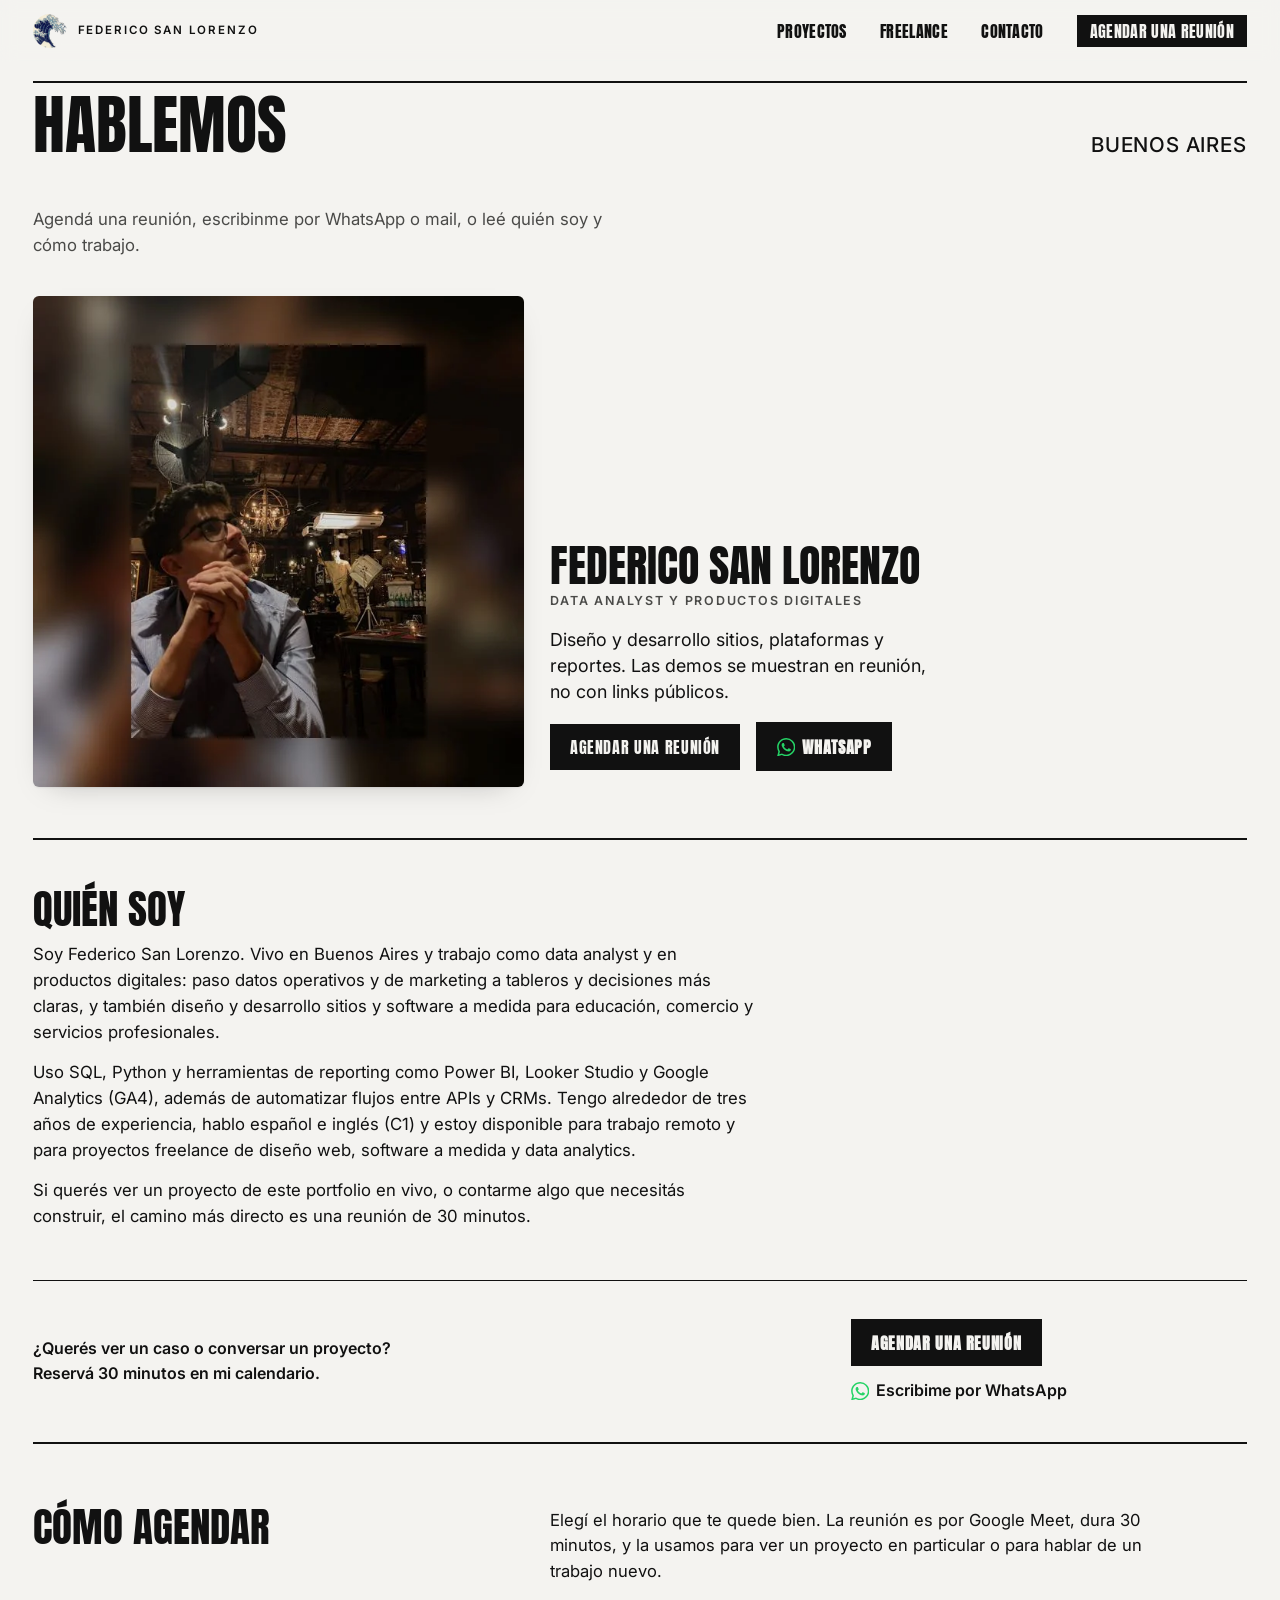
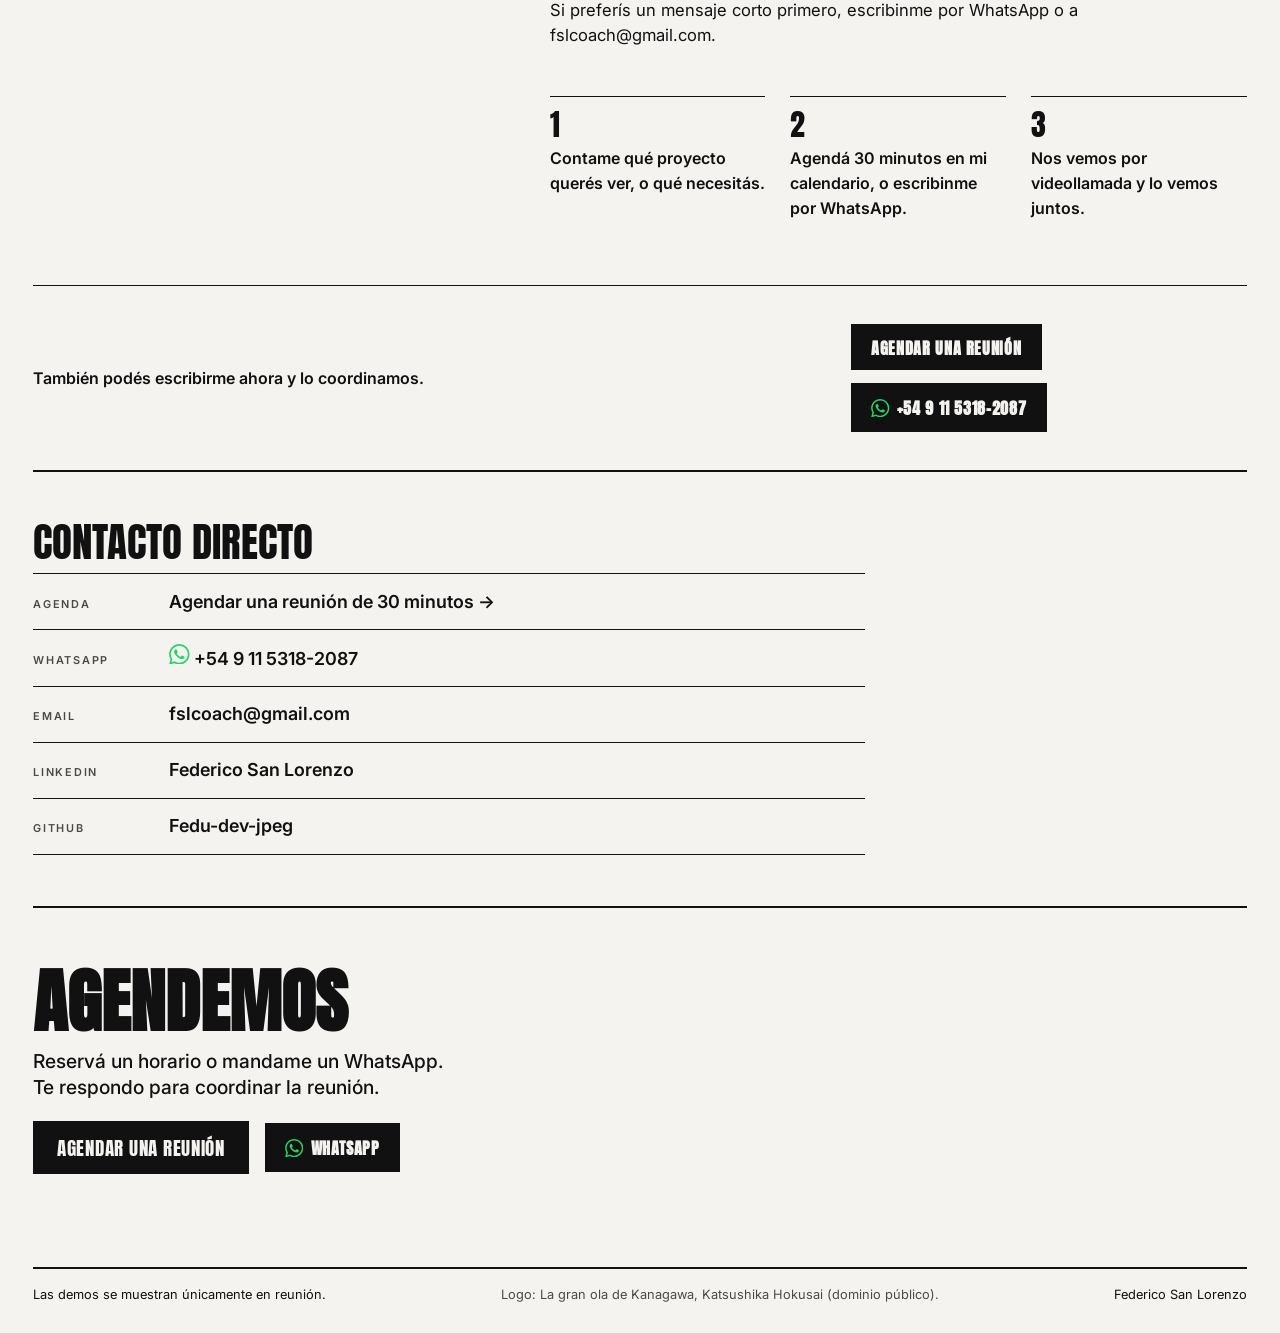
==== contacto.html @ e49c5170 "Add dedicated contact page, portrait photo, WhatsApp, and faster carousel New features: - contacto.h" ====
<!doctype html>
<html lang="es-AR">
<head>
  <meta charset="utf-8">
  <meta name="viewport" content="width=device-width, initial-scale=1">
  <title>Contacto — Federico San Lorenzo</title>
  <meta name="description" content="Agendá una reunión con Federico San Lorenzo, o escribinle por WhatsApp o mail. Data analyst y productos digitales en Buenos Aires.">
  <meta name="author" content="Federico San Lorenzo">
  <meta name="theme-color" content="#F4F3F0">
  <meta property="og:type" content="website">
  <meta property="og:locale" content="es_AR">
  <meta property="og:title" content="Contacto — Federico San Lorenzo">
  <meta property="og:description" content="Agendá una reunión con Federico San Lorenzo, o escribinle por WhatsApp o mail. Data analyst y productos digitales en Buenos Aires.">
  <meta property="og:image" content="assets/brand/og-card.jpg">
  <meta property="og:image:width" content="1200">
  <meta property="og:image:height" content="630">
  <meta property="og:image:alt" content="Federico San Lorenzo con la ola de Hokusai como logo">
  <meta name="twitter:card" content="summary_large_image">
  <meta name="twitter:title" content="Contacto — Federico San Lorenzo">
  <meta name="twitter:description" content="Agendá una reunión con Federico San Lorenzo, o escribinle por WhatsApp o mail. Data analyst y productos digitales en Buenos Aires.">
  <meta name="twitter:image" content="assets/brand/og-card.jpg">
  <link rel="icon" href="favicon.ico" sizes="any">
  <link rel="icon" type="image/png" sizes="32x32" href="assets/brand/favicon-32.png">
  <link rel="apple-touch-icon" href="assets/brand/favicon-180.png">
  <link rel="manifest" href="site.webmanifest">
  <link rel="preload" href="assets/fonts/anton-latin.woff2" as="font" type="font/woff2" crossorigin>
  <link rel="stylesheet" href="css/styles.css">
  <script type="application/ld+json">{"@context": "https://schema.org", "@type": "Person", "name": "Federico San Lorenzo", "jobTitle": "Data Analyst y productos digitales", "address": {"@type": "PostalAddress", "addressLocality": "Buenos Aires", "addressCountry": "AR"}, "email": "mailto:fslcoach@gmail.com", "sameAs": ["https://www.linkedin.com/in/federico-san-lorenzo-62186638a/", "https://github.com/Fedu-dev-jpeg"]}</script>
</head>
<body>
  <a class="skip" href="#hablemos">Saltar al contacto</a>
  <header class="topbar">
    <a class="brand" href="index.html#top" aria-label="Federico San Lorenzo, inicio">
      <img src="assets/brand/favicon-192.png" width="40" height="40" alt="">
      <span>Federico San Lorenzo</span>
    </a>
    <button class="menu-toggle" type="button" aria-expanded="false" aria-controls="nav">Menú</button>
    <nav id="nav" class="nav" aria-label="Principal">
      <a href="proyectos.html">Proyectos</a>
      <a href="index.html#freelance">Freelance</a>
      <a href="contacto.html" aria-current="page">Contacto</a>
      <a class="nav-cta" href="https://calendly.com/fslcoach/30min" target="_blank" rel="noopener">Agendar una reunión</a>
    </nav>
  </header>

  <main id="top">
    <header class="page-hero page-contact" id="hablemos">
      <div class="section-head">
        <h1 id="contacto-title" class="section-title">Hablemos</h1>
        <p class="section-count">Buenos Aires</p>
      </div>
      <p class="page-intro">Agendá una reunión, escribinme por WhatsApp o mail, o leé quién soy y cómo trabajo.</p>
    </header>

    <section class="contact-intro" aria-label="Presentación">
        <figure class="contact-photo">
          <img class="portrait" src="assets/brand/federico-portrait.webp" width="640" height="640" alt="Federico San Lorenzo" decoding="async">
        </figure>
      <div class="intro-text">
        <p class="intro-name">Federico San Lorenzo</p>
        <p class="intro-role">Data Analyst y productos digitales</p>
        <p class="intro-lead">Diseño y desarrollo sitios, plataformas y reportes. Las demos se muestran en reunión, no con links públicos.</p>
        <p class="contact-actions">
          <a class="btn" href="https://calendly.com/fslcoach/30min" target="_blank" rel="noopener">Agendar una reunión</a>
          <a class="btn-wa" href="https://wa.me/5491153182087" target="_blank" rel="noopener"><svg class="wa-icon" viewBox="0 0 24 24" aria-hidden="true" focusable="false"><path fill="currentColor" d="M17.472 14.382c-.297-.149-1.758-.867-2.03-.967-.273-.099-.471-.148-.67.15-.197.297-.767.966-.94 1.164-.173.199-.347.223-.644.075-.297-.15-1.255-.463-2.39-1.475-.883-.788-1.48-1.761-1.653-2.059-.173-.297-.018-.458.13-.606.134-.133.298-.347.446-.52.149-.174.198-.298.298-.497.099-.198.05-.371-.025-.52-.075-.149-.669-1.612-.916-2.207-.242-.579-.487-.5-.669-.51-.173-.008-.371-.01-.57-.01-.198 0-.52.074-.792.372-.272.297-1.04 1.016-1.04 2.479 0 1.462 1.065 2.875 1.213 3.074.149.198 2.096 3.2 5.077 4.487.709.306 1.262.489 1.694.625.712.227 1.36.195 1.871.118.571-.085 1.758-.719 2.006-1.413.248-.694.248-1.289.173-1.413-.074-.124-.272-.198-.57-.347m-5.421 7.403h-.004a9.87 9.87 0 01-5.031-1.378l-.361-.214-3.741.982.998-3.648-.235-.374a9.86 9.86 0 01-1.51-5.26c.001-5.45 4.436-9.884 9.888-9.884 2.64 0 5.122 1.03 6.988 2.898a9.825 9.825 0 012.893 6.994c-.003 5.45-4.435 9.884-9.885 9.884m8.413-18.297A11.815 11.815 0 0012.05 0C5.495 0 .16 5.335.157 11.892c0 2.096.547 4.142 1.588 5.945L.057 24l6.305-1.654a11.882 11.882 0 005.683 1.448h.005c6.554 0 11.89-5.335 11.893-11.893a11.821 11.821 0 00-3.48-8.413z"/></svg> WhatsApp</a>
        </p>
      </div>
    </section>

    <section class="about" aria-labelledby="about-title">
      <h2 id="about-title" class="about-title">Quién soy</h2>
      <div class="about-copy">
        <p>Soy Federico San Lorenzo. Vivo en Buenos Aires y trabajo como data analyst y en productos digitales: paso datos operativos y de marketing a tableros y decisiones más claras, y también diseño y desarrollo sitios y software a medida para educación, comercio y servicios profesionales.</p>
        <p>Uso SQL, Python y herramientas de reporting como Power BI, Looker Studio y Google Analytics (GA4), además de automatizar flujos entre APIs y CRMs. Tengo alrededor de tres años de experiencia, hablo español e inglés (C1) y estoy disponible para trabajo remoto y para proyectos freelance de diseño web, software a medida y data analytics.</p>
        <p>Si querés ver un proyecto de este portfolio en vivo, o contarme algo que necesitás construir, el camino más directo es una reunión de 30 minutos.</p>
      </div>
    </section>

    <div class="cta-band">
      <p>¿Querés ver un caso o conversar un proyecto? Reservá 30 minutos en mi calendario.</p>
      <p class="contact-actions">
        <a class="btn" href="https://calendly.com/fslcoach/30min" target="_blank" rel="noopener">Agendar una reunión</a>
        <a class="wa-link" href="https://wa.me/5491153182087" target="_blank" rel="noopener"><svg class="wa-icon" viewBox="0 0 24 24" aria-hidden="true" focusable="false"><path fill="currentColor" d="M17.472 14.382c-.297-.149-1.758-.867-2.03-.967-.273-.099-.471-.148-.67.15-.197.297-.767.966-.94 1.164-.173.199-.347.223-.644.075-.297-.15-1.255-.463-2.39-1.475-.883-.788-1.48-1.761-1.653-2.059-.173-.297-.018-.458.13-.606.134-.133.298-.347.446-.52.149-.174.198-.298.298-.497.099-.198.05-.371-.025-.52-.075-.149-.669-1.612-.916-2.207-.242-.579-.487-.5-.669-.51-.173-.008-.371-.01-.57-.01-.198 0-.52.074-.792.372-.272.297-1.04 1.016-1.04 2.479 0 1.462 1.065 2.875 1.213 3.074.149.198 2.096 3.2 5.077 4.487.709.306 1.262.489 1.694.625.712.227 1.36.195 1.871.118.571-.085 1.758-.719 2.006-1.413.248-.694.248-1.289.173-1.413-.074-.124-.272-.198-.57-.347m-5.421 7.403h-.004a9.87 9.87 0 01-5.031-1.378l-.361-.214-3.741.982.998-3.648-.235-.374a9.86 9.86 0 01-1.51-5.26c.001-5.45 4.436-9.884 9.888-9.884 2.64 0 5.122 1.03 6.988 2.898a9.825 9.825 0 012.893 6.994c-.003 5.45-4.435 9.884-9.885 9.884m8.413-18.297A11.815 11.815 0 0012.05 0C5.495 0 .16 5.335.157 11.892c0 2.096.547 4.142 1.588 5.945L.057 24l6.305-1.654a11.882 11.882 0 005.683 1.448h.005c6.554 0 11.89-5.335 11.893-11.893a11.821 11.821 0 00-3.48-8.413z"/></svg><span class="wa-text">Escribime por WhatsApp</span></a>
      </p>
    </div>

    <section class="demos" aria-labelledby="como-title">
      <h2 id="como-title" class="demos-title">Cómo agendar</h2>
      <div class="demos-text">
        <p>Elegí el horario que te quede bien. La reunión es por Google Meet, dura 30 minutos, y la usamos para ver un proyecto en particular o para hablar de un trabajo nuevo.</p>
        <p>Si preferís un mensaje corto primero, escribinme por WhatsApp o a fslcoach@gmail.com.</p>
      </div>
      <ol class="steps">
        <li><span class="step-n">1</span><span>Contame qué proyecto querés ver, o qué necesitás.</span></li>
        <li><span class="step-n">2</span><span>Agendá 30 minutos en mi calendario, o escribinme por WhatsApp.</span></li>
        <li><span class="step-n">3</span><span>Nos vemos por videollamada y lo vemos juntos.</span></li>
      </ol>
    </section>

    <div class="cta-band">
      <p>También podés escribirme ahora y lo coordinamos.</p>
      <p class="contact-actions">
        <a class="btn" href="https://calendly.com/fslcoach/30min" target="_blank" rel="noopener">Agendar una reunión</a>
        <a class="btn-wa" href="https://wa.me/5491153182087" target="_blank" rel="noopener"><svg class="wa-icon" viewBox="0 0 24 24" aria-hidden="true" focusable="false"><path fill="currentColor" d="M17.472 14.382c-.297-.149-1.758-.867-2.03-.967-.273-.099-.471-.148-.67.15-.197.297-.767.966-.94 1.164-.173.199-.347.223-.644.075-.297-.15-1.255-.463-2.39-1.475-.883-.788-1.48-1.761-1.653-2.059-.173-.297-.018-.458.13-.606.134-.133.298-.347.446-.52.149-.174.198-.298.298-.497.099-.198.05-.371-.025-.52-.075-.149-.669-1.612-.916-2.207-.242-.579-.487-.5-.669-.51-.173-.008-.371-.01-.57-.01-.198 0-.52.074-.792.372-.272.297-1.04 1.016-1.04 2.479 0 1.462 1.065 2.875 1.213 3.074.149.198 2.096 3.2 5.077 4.487.709.306 1.262.489 1.694.625.712.227 1.36.195 1.871.118.571-.085 1.758-.719 2.006-1.413.248-.694.248-1.289.173-1.413-.074-.124-.272-.198-.57-.347m-5.421 7.403h-.004a9.87 9.87 0 01-5.031-1.378l-.361-.214-3.741.982.998-3.648-.235-.374a9.86 9.86 0 01-1.51-5.26c.001-5.45 4.436-9.884 9.888-9.884 2.64 0 5.122 1.03 6.988 2.898a9.825 9.825 0 012.893 6.994c-.003 5.45-4.435 9.884-9.885 9.884m8.413-18.297A11.815 11.815 0 0012.05 0C5.495 0 .16 5.335.157 11.892c0 2.096.547 4.142 1.588 5.945L.057 24l6.305-1.654a11.882 11.882 0 005.683 1.448h.005c6.554 0 11.89-5.335 11.893-11.893a11.821 11.821 0 00-3.48-8.413z"/></svg> +54 9 11 5318-2087</a>
      </p>
    </div>

    <section class="contact-methods" aria-labelledby="methods-title">
      <h2 id="methods-title" class="methods-title">Contacto directo</h2>
      <ul class="contact-links">
        <li><span>Agenda</span><a href="https://calendly.com/fslcoach/30min" target="_blank" rel="noopener">Agendar una reunión de 30 minutos →</a></li>
        <li><span>WhatsApp</span><a href="https://wa.me/5491153182087" target="_blank" rel="noopener"><svg class="wa-icon" viewBox="0 0 24 24" aria-hidden="true" focusable="false"><path fill="currentColor" d="M17.472 14.382c-.297-.149-1.758-.867-2.03-.967-.273-.099-.471-.148-.67.15-.197.297-.767.966-.94 1.164-.173.199-.347.223-.644.075-.297-.15-1.255-.463-2.39-1.475-.883-.788-1.48-1.761-1.653-2.059-.173-.297-.018-.458.13-.606.134-.133.298-.347.446-.52.149-.174.198-.298.298-.497.099-.198.05-.371-.025-.52-.075-.149-.669-1.612-.916-2.207-.242-.579-.487-.5-.669-.51-.173-.008-.371-.01-.57-.01-.198 0-.52.074-.792.372-.272.297-1.04 1.016-1.04 2.479 0 1.462 1.065 2.875 1.213 3.074.149.198 2.096 3.2 5.077 4.487.709.306 1.262.489 1.694.625.712.227 1.36.195 1.871.118.571-.085 1.758-.719 2.006-1.413.248-.694.248-1.289.173-1.413-.074-.124-.272-.198-.57-.347m-5.421 7.403h-.004a9.87 9.87 0 01-5.031-1.378l-.361-.214-3.741.982.998-3.648-.235-.374a9.86 9.86 0 01-1.51-5.26c.001-5.45 4.436-9.884 9.888-9.884 2.64 0 5.122 1.03 6.988 2.898a9.825 9.825 0 012.893 6.994c-.003 5.45-4.435 9.884-9.885 9.884m8.413-18.297A11.815 11.815 0 0012.05 0C5.495 0 .16 5.335.157 11.892c0 2.096.547 4.142 1.588 5.945L.057 24l6.305-1.654a11.882 11.882 0 005.683 1.448h.005c6.554 0 11.89-5.335 11.893-11.893a11.821 11.821 0 00-3.48-8.413z"/></svg> +54 9 11 5318-2087</a></li>
        <li><span>Email</span><a href="mailto:fslcoach@gmail.com?subject=Quiero%20agendar%20una%20reunion">fslcoach@gmail.com</a></li>
        <li><span>LinkedIn</span><a href="https://www.linkedin.com/in/federico-san-lorenzo-62186638a/" target="_blank" rel="noopener">Federico San Lorenzo</a></li>
        <li><span>GitHub</span><a href="https://github.com/Fedu-dev-jpeg" target="_blank" rel="noopener">Fedu-dev-jpeg</a></li>
      </ul>
    </section>

    <section class="page-bottom-cta" aria-labelledby="bottom-cta-title">
      <h2 id="bottom-cta-title">Agendemos</h2>
      <p class="contact-lead" style="margin-bottom:1.2rem;max-width:36ch;">Reservá un horario o mandame un WhatsApp. Te respondo para coordinar la reunión.</p>
      <p class="contact-actions">
        <a class="btn btn-xl" href="https://calendly.com/fslcoach/30min" target="_blank" rel="noopener">Agendar una reunión</a>
        <a class="btn-wa" href="https://wa.me/5491153182087" target="_blank" rel="noopener"><svg class="wa-icon" viewBox="0 0 24 24" aria-hidden="true" focusable="false"><path fill="currentColor" d="M17.472 14.382c-.297-.149-1.758-.867-2.03-.967-.273-.099-.471-.148-.67.15-.197.297-.767.966-.94 1.164-.173.199-.347.223-.644.075-.297-.15-1.255-.463-2.39-1.475-.883-.788-1.48-1.761-1.653-2.059-.173-.297-.018-.458.13-.606.134-.133.298-.347.446-.52.149-.174.198-.298.298-.497.099-.198.05-.371-.025-.52-.075-.149-.669-1.612-.916-2.207-.242-.579-.487-.5-.669-.51-.173-.008-.371-.01-.57-.01-.198 0-.52.074-.792.372-.272.297-1.04 1.016-1.04 2.479 0 1.462 1.065 2.875 1.213 3.074.149.198 2.096 3.2 5.077 4.487.709.306 1.262.489 1.694.625.712.227 1.36.195 1.871.118.571-.085 1.758-.719 2.006-1.413.248-.694.248-1.289.173-1.413-.074-.124-.272-.198-.57-.347m-5.421 7.403h-.004a9.87 9.87 0 01-5.031-1.378l-.361-.214-3.741.982.998-3.648-.235-.374a9.86 9.86 0 01-1.51-5.26c.001-5.45 4.436-9.884 9.888-9.884 2.64 0 5.122 1.03 6.988 2.898a9.825 9.825 0 012.893 6.994c-.003 5.45-4.435 9.884-9.885 9.884m8.413-18.297A11.815 11.815 0 0012.05 0C5.495 0 .16 5.335.157 11.892c0 2.096.547 4.142 1.588 5.945L.057 24l6.305-1.654a11.882 11.882 0 005.683 1.448h.005c6.554 0 11.89-5.335 11.893-11.893a11.821 11.821 0 00-3.48-8.413z"/></svg> WhatsApp</a>
      </p>
    </section>
  </main>

  <footer class="footer">
    <p>Las demos se muestran únicamente en reunión.</p>
    <p class="footer-credit">Logo: La gran ola de Kanagawa, Katsushika Hokusai (dominio público).</p>
    <p>Federico San Lorenzo</p>
  </footer>

  <script src="js/main.js" defer></script>
</body>
</html>
---- css/styles.css ----
/* Federico San Lorenzo — portfolio
   Estudio tipográfico: papel, negro y la ola de Hokusai. */

@font-face {
  font-family: "Anton";
  src: url("../assets/fonts/anton-latin.woff2") format("woff2");
  font-weight: 400;
  font-style: normal;
  font-display: swap;
}
@font-face {
  font-family: "Inter";
  src: url("../assets/fonts/inter-latin-var.woff2") format("woff2");
  font-weight: 100 900;
  font-style: normal;
  font-display: swap;
}

:root {
  --paper: #F4F3F0;
  --ink: #111111;
  --ink-2: #4a4a48;
  --rule: #111111;
  --line-soft: #d9d7d1;
  --wave: #1d3d6b;
  --m: clamp(16px, 2.6vw, 40px);
  --gap: clamp(16px, 2vw, 32px);
  --display: "Anton", "Bebas Neue", "Oswald", Impact, "Arial Narrow", sans-serif;
  --sans: "Inter", ui-sans-serif, system-ui, -apple-system, "Segoe UI", Roboto, Arial, sans-serif;
  --radius: 6px;
}

*, *::before, *::after { box-sizing: border-box; }
html { scroll-behavior: smooth; -webkit-text-size-adjust: 100%; }
@media (prefers-reduced-motion: reduce) { html { scroll-behavior: auto; } }
body {
  margin: 0;
  background: var(--paper);
  color: var(--ink);
  font-family: var(--sans);
  font-size: 16px;
  line-height: 1.55;
  font-feature-settings: "kern", "calt";
  -webkit-font-smoothing: antialiased;
  text-rendering: optimizeLegibility;
}
img { display: block; max-width: 100%; height: auto; }
a { color: inherit; }
button { font: inherit; color: inherit; }
::selection { background: var(--ink); color: var(--paper); }
:focus-visible { outline: 2px solid var(--wave); outline-offset: 3px; }

.visually-hidden {
  position: absolute !important; width: 1px; height: 1px; overflow: hidden;
  clip: rect(0 0 0 0); clip-path: inset(50%); white-space: nowrap;
}
.skip {
  position: absolute; left: var(--m); top: -60px; z-index: 50;
  background: var(--ink); color: var(--paper); padding: .6rem 1rem; text-decoration: none;
}
.skip:focus { top: 10px; }

/* ---------- Top bar ---------- */
.topbar {
  position: sticky; top: 0; z-index: 20;
  display: flex; align-items: center; justify-content: space-between; gap: 1rem;
  padding: 14px var(--m);
  background: rgba(244, 243, 240, .92);
  backdrop-filter: saturate(1.2) blur(8px);
  -webkit-backdrop-filter: saturate(1.2) blur(8px);
}
.brand {
  display: inline-flex; align-items: center; gap: .65rem; text-decoration: none;
  font-size: .72rem; font-weight: 600; letter-spacing: .16em; text-transform: uppercase;
}
.brand img { width: 34px; height: 34px; border-radius: 50%; object-fit: cover; }
.nav { display: flex; align-items: center; gap: clamp(1rem, 2.6vw, 2.6rem); }
.nav a {
  font-family: var(--display); font-size: 1rem; letter-spacing: .02em;
  text-transform: uppercase; text-decoration: none; line-height: 1;
}
.nav a:hover { text-decoration: underline; text-underline-offset: 4px; text-decoration-thickness: 2px; }
.nav .nav-cta { background: var(--ink); color: var(--paper); padding: .55rem .8rem .5rem; }
.nav .nav-cta:hover { text-decoration: none; background: #000; }
.menu-toggle {
  display: none; background: none; border: 2px solid var(--ink); padding: .35rem .7rem;
  font-family: var(--display); text-transform: uppercase; letter-spacing: .04em; cursor: pointer;
}

/* ---------- Hero ---------- */
.hero { padding: clamp(8px, 1.5vw, 24px) var(--m) clamp(48px, 7vw, 110px); }
.hero-title {
  margin: 0;
  display: flex; align-items: flex-end; justify-content: space-between; gap: 1.2vw;
  font-family: var(--display); font-weight: 400; text-transform: uppercase;
  line-height: .8; letter-spacing: -.005em;
}
.hero-name {
  font-size: calc((100vw - 2 * var(--m)) * .135);
  display: block; flex: 0 0 auto;
  padding-top: .04em; /* espacio para tildes/cap height */
}
.hero-mark { flex: 1 1 auto; display: block; align-self: center; min-width: 0; }
.hero-mark img { width: 100%; max-width: 640px; margin-left: auto; }
.hero-sub {
  margin: clamp(14px, 2vw, 28px) 0 0;
  font-size: clamp(.64rem, 1.05vw, 1rem); font-weight: 500;
  letter-spacing: clamp(.18em, 1vw, .62em); text-transform: uppercase;
  padding-bottom: clamp(14px, 2vw, 26px); border-bottom: 2px solid var(--rule);
}
.hero-row {
  display: grid; grid-template-columns: repeat(12, 1fr); gap: var(--gap);
  align-items: end; padding-top: clamp(20px, 3vw, 40px);
}
.hero-surname {
  grid-column: 1 / 6; margin: 0;
  font-family: var(--display); text-transform: uppercase; line-height: .85;
  font-size: clamp(1.9rem, 4vw, 3.8rem);
}
.hero-intro { grid-column: 6 / 10; margin: 0; font-size: clamp(.95rem, 1.15vw, 1.1rem); line-height: 1.45; max-width: 34ch; }
.hero-actions { grid-column: 10 / 13; margin: 0; display: flex; flex-direction: column; align-items: flex-end; gap: .8rem; }

.btn {
  display: inline-flex; align-items: center; justify-content: center;
  background: var(--ink); color: var(--paper); text-decoration: none;
  font-family: var(--display); text-transform: uppercase; letter-spacing: .04em;
  font-size: 1rem; line-height: 1; padding: .85rem 1.15rem .8rem;
  border: 2px solid var(--ink); transition: background .15s ease, color .15s ease; white-space: nowrap;
}
.btn:hover { background: var(--paper); color: var(--ink); }
.btn-xl { font-size: clamp(1.1rem, 1.45vw, 1.4rem); padding: 1rem 1.35rem .95rem; }
.text-link {
  font-size: .78rem; font-weight: 600; letter-spacing: .14em; text-transform: uppercase;
  text-decoration: none; border-bottom: 1px solid currentColor; padding-bottom: 2px;
}

/* ---------- Projects ---------- */
.projects { padding: 0 var(--m) clamp(60px, 8vw, 140px); }
.section-head {
  display: flex; align-items: baseline; justify-content: space-between;
  border-top: 2px solid var(--rule); padding-top: 14px; margin-bottom: clamp(28px, 4vw, 60px);
}
.section-title, .section-count {
  margin: 0; font-family: var(--display); font-weight: 400; text-transform: uppercase; line-height: .9;
}
.section-title { font-size: clamp(2rem, 5vw, 4rem); }
.section-count { font-size: clamp(1rem, 1.6vw, 1.5rem); font-family: var(--sans); font-weight: 500; letter-spacing: .04em; }

.project-grid {
  display: grid; grid-template-columns: repeat(12, 1fr);
  column-gap: var(--gap); row-gap: clamp(56px, 7vw, 120px);
  align-items: start;
}
.project { min-width: 0; }
.project-media { margin: 0; }
.shot {
  display: block; width: 100%; padding: 0; border: 0; background: none; cursor: zoom-in;
  border-radius: var(--radius); overflow: hidden;
  box-shadow: 0 1px 2px rgba(17,17,17,.06), 0 10px 30px -18px rgba(17,17,17,.35);
  transition: transform .12s ease, box-shadow .12s ease;
}
.shot img { width: 100%; }
.shot:hover { transform: translateY(-2px); box-shadow: 0 1px 2px rgba(17,17,17,.08), 0 18px 36px -20px rgba(17,17,17,.45); }
.thumbs { list-style: none; margin: 10px 0 0; padding: 0; display: flex; flex-wrap: wrap; gap: 8px; }
.thumb {
  display: block; padding: 0; border: 1px solid var(--line-soft); background: #fff; cursor: zoom-in;
  border-radius: 4px; overflow: hidden; width: 64px; height: 42px;
  transition: border-color .1s ease, transform .1s ease;
}
.thumb img { width: 100%; height: 100%; object-fit: cover; object-position: top center; }
.thumb:hover { border-color: var(--ink); transform: translateY(-1px); }

.project-text { padding-top: 18px; }
.project-meta {
  display: flex; flex-wrap: wrap; gap: .3rem 1rem; align-items: baseline; margin: 0 0 .5rem;
  font-size: .68rem; font-weight: 600; letter-spacing: .16em; text-transform: uppercase;
}
.project-meta .num { font-variant-numeric: tabular-nums; }
.project-meta .label { color: var(--ink-2); }
.project-name {
  margin: 0; font-family: var(--display); font-weight: 400; text-transform: uppercase;
  font-size: clamp(1.45rem, 2.2vw, 2.05rem); line-height: .95; letter-spacing: .005em;
}
.project-head { margin: .55rem 0 0; font-weight: 600; font-size: 1.06rem; line-height: 1.35; max-width: 42ch; }
.project-body { color: var(--ink-2); font-size: .95rem; max-width: 56ch; }
.project-body p { margin: .6rem 0 0; }
.project-cta { margin: 1rem 0 0; display: flex; flex-wrap: wrap; align-items: baseline; gap: .4rem 1rem; }
.cta-link {
  font-weight: 700; font-size: .95rem; text-decoration: underline;
  text-decoration-thickness: 2px; text-underline-offset: 5px;
}
.cta-link span { display: inline-block; transition: transform .15s ease; }
.cta-link:hover span { transform: translateX(4px); }
.mail-link { font-size: .85rem; color: var(--ink-2); text-underline-offset: 3px; }

/* Featured: EAD Ingreso */
.project.is-featured {
  grid-column: 1 / -1;
  display: grid; grid-template-columns: repeat(12, 1fr); column-gap: var(--gap); align-items: end;
}
.is-featured .project-media { grid-column: 1 / 9; }
.is-featured .project-text { grid-column: 9 / 13; padding-top: 0; }
.is-featured .project-name { font-size: clamp(1.9rem, 3.4vw, 3.2rem); }
.is-featured .project-head { font-size: 1.2rem; }
.is-featured .thumb { width: 84px; height: 54px; }

/* Ritmo irregular pero controlado */
@media (min-width: 1001px) {
  .p02 { grid-column: 1 / 7; }
  .p03 { grid-column: 8 / 13; margin-top: 9rem; }
  .p04 { grid-column: 2 / 8; }
  .p05 { grid-column: 9 / 13; margin-top: 5rem; }
  .p06 { grid-column: 1 / 6; margin-top: 2rem; }
  .p07 { grid-column: 7 / 13; margin-top: 7rem; }
  .p08 { grid-column: 1 / 8; }
  .p09 { grid-column: 9 / 13; margin-top: 10rem; }
  .p10 { grid-column: 2 / 6; }
  .p11 { grid-column: 7 / 13; margin-top: 4rem; }
  .p12 { grid-column: 1 / 8; }
  .p13 { grid-column: 9 / 13; margin-top: 7rem; }
  .p14 { grid-column: 3 / 11; }
}
@media (min-width: 801px) and (max-width: 1000px) {
  .services { grid-column: 1 / -1; }
  .freelance-cta { grid-column: 1 / -1; }
  .project:not(.is-featured) { grid-column: span 6; }
  .project:nth-child(odd):not(.is-featured) { margin-top: 5rem; }
  .is-featured .project-media { grid-column: 1 / -1; }
  .is-featured .project-text { grid-column: 1 / -1; padding-top: 18px; }
}

/* ---------- Demos ---------- */
.demos {
  margin: 0 var(--m); padding: clamp(36px, 5vw, 70px) 0;
  border-top: 2px solid var(--rule);
  display: grid; grid-template-columns: repeat(12, 1fr); gap: var(--gap);
}
.demos-title {
  grid-column: 1 / 6; margin: 0; font-family: var(--display); font-weight: 400;
  text-transform: uppercase; font-size: clamp(1.7rem, 3.2vw, 2.8rem); line-height: .92;
}
.demos-text { grid-column: 6 / 13; font-size: clamp(1rem, 1.3vw, 1.2rem); max-width: 60ch; }
.demos-text p { margin: 0 0 .8rem; }
.steps {
  grid-column: 6 / 13; list-style: none; margin: .5rem 0 0; padding: 0;
  display: grid; grid-template-columns: repeat(3, 1fr); gap: var(--gap);
}
.steps li { border-top: 1px solid var(--ink); padding-top: .8rem; display: flex; flex-direction: column; gap: .4rem; font-weight: 600; }
.step-n { font-family: var(--display); font-size: 1.9rem; line-height: 1; font-weight: 400; }

/* ---------- Freelance ---------- */
.freelance {
  margin: 0 var(--m); padding: clamp(36px, 5vw, 70px) 0 clamp(60px, 8vw, 120px);
  border-top: 2px solid var(--rule);
  display: grid; grid-template-columns: repeat(12, 1fr); gap: var(--gap); align-items: start;
}
.freelance-title {
  grid-column: 1 / -1; margin: 0; font-family: var(--display); font-weight: 400;
  text-transform: uppercase; line-height: .8; font-size: clamp(2rem, 5vw, 4rem);
}
.services { grid-column: 1 / 9; list-style: none; margin: clamp(10px, 2vw, 30px) 0 0; padding: 0; }
.services li { display: grid; grid-template-columns: minmax(0, 1.25fr) minmax(0, 1fr); gap: var(--gap); align-items: baseline; padding: .9rem 0; border-top: 1px solid var(--ink); }
.services li:last-child { border-bottom: 1px solid var(--ink); }
.service-name { font-family: var(--display); text-transform: uppercase; font-size: clamp(1.4rem, 2.3vw, 2.15rem); line-height: .95; white-space: nowrap; }
.service-desc { color: var(--ink-2); font-size: .98rem; }
.freelance-cta {
  grid-column: 9 / 13; margin-top: clamp(10px, 2vw, 30px); padding-left: clamp(0px, 2vw, 32px);
  display: flex; flex-direction: column; align-items: flex-start; gap: 1.2rem;
}
.freelance-cta p { margin: 0; font-size: 1.1rem; font-weight: 600; max-width: 28ch; }

/* ---------- Contact ---------- */
.contact { margin: 0 var(--m); padding: clamp(36px, 5vw, 70px) 0 clamp(50px, 6vw, 90px); border-top: 2px solid var(--rule); }
.contact-title {
  margin: 0 0 clamp(18px, 3vw, 40px); font-family: var(--display); font-weight: 400;
  text-transform: uppercase; line-height: .85; font-size: clamp(2.1rem, 5.5vw, 4.4rem);
}
.contact-grid { display: grid; grid-template-columns: repeat(12, 1fr); gap: var(--gap); }
.contact-lead { grid-column: 1 / 6; margin: 0; font-size: clamp(1.05rem, 1.5vw, 1.35rem); font-weight: 500; line-height: 1.4; }
.contact-links { grid-column: 7 / 13; list-style: none; margin: 0; padding: 0; }
.contact-links li {
  display: grid; grid-template-columns: 7.5rem 1fr; gap: 1rem; align-items: baseline;
  padding: .85rem 0; border-top: 1px solid var(--ink);
}
.contact-links li:last-child { border-bottom: 1px solid var(--ink); }
.contact-links span { font-size: .68rem; font-weight: 600; letter-spacing: .16em; text-transform: uppercase; color: var(--ink-2); }
.contact-links a { font-weight: 600; font-size: clamp(1rem, 1.4vw, 1.25rem); text-decoration: none; overflow-wrap: anywhere; }
.contact-links a:hover { text-decoration: underline; text-underline-offset: 4px; }

/* ---------- Footer ---------- */
.footer {
  margin: 0 var(--m); padding: 16px 0 28px; border-top: 2px solid var(--rule);
  display: flex; justify-content: space-between; gap: 1rem; flex-wrap: wrap;
  font-size: .8rem;
}
.footer p { margin: 0; }
.footer-credit { color: var(--ink-2); }

/* ---------- Lightbox ---------- */
.lightbox {
  width: 100vw; height: 100vh; max-width: 100vw; max-height: 100vh; margin: 0; padding: 0; border: 0;
  background: rgba(244, 243, 240, .97); color: var(--ink);
}
.lightbox::backdrop { background: rgba(17,17,17,.4); }
.lightbox[open] { display: flex; align-items: center; justify-content: center; }
.lightbox figure { margin: 0; padding: 64px 72px 40px; max-width: 100%; max-height: 100%; display: flex; flex-direction: column; align-items: center; gap: 14px; }
.lightbox img {
  max-width: min(1600px, 100%); max-height: calc(100vh - 150px); width: auto; height: auto;
  object-fit: contain; border-radius: var(--radius); box-shadow: 0 20px 50px -25px rgba(17,17,17,.5); background: #fff;
}
.lightbox figcaption { font-size: .85rem; font-weight: 500; text-align: center; max-width: 70ch; }
.lb-btn {
  position: fixed; background: var(--ink); color: var(--paper); border: 0; cursor: pointer;
  width: 48px; height: 48px; font-size: 1.4rem; line-height: 1; display: grid; place-items: center;
}
.lb-btn:hover { background: #000; }
.lb-close { top: 14px; right: 14px; font-size: 1.8rem; }
.lb-prev { left: 14px; top: 50%; transform: translateY(-50%); }
.lb-next { right: 14px; top: 50%; transform: translateY(-50%); }
.lightbox.single .lb-prev, .lightbox.single .lb-next { display: none; }


/* ---------- Projects page + home index ---------- */
.page-hero { padding: clamp(8px, 1.5vw, 24px) var(--m) clamp(20px, 3vw, 40px); }
.page-intro {
  margin: clamp(12px, 2vw, 22px) 0 0;
  max-width: 52ch;
  color: var(--ink-2);
  font-size: 1.05rem;
}
.project-index {
  list-style: none; margin: clamp(18px, 3vw, 36px) 0 0; padding: 0;
  border-top: 1px solid var(--ink);
}
.project-index li { margin: 0; }
.project-index a {
  display: grid; grid-template-columns: 4.2rem minmax(0, 1fr);
  gap: .8rem; align-items: baseline;
  padding: .65rem 0; border-bottom: 1px solid var(--ink);
  text-decoration: none;
}
.project-index .num {
  font-size: .68rem; font-weight: 600; letter-spacing: .16em;
  text-transform: uppercase; color: var(--ink-2);
}
.project-index .name {
  font-family: var(--display); text-transform: uppercase;
  font-size: clamp(1.2rem, 2vw, 1.65rem); line-height: .95;
}
.project-index a:hover .name { text-decoration: underline; text-underline-offset: 4px; text-decoration-thickness: 2px; }
.home-projects-cta { margin-top: clamp(22px, 3vw, 40px); }

/* ---------- Mobile ---------- */
@media (max-width: 800px) {
  .menu-toggle { display: inline-block; }
  .nav {
    display: none; position: absolute; top: 100%; left: 0; right: 0;
    flex-direction: column; align-items: flex-start; gap: 0;
    background: var(--paper); border-bottom: 2px solid var(--ink); padding: 0 var(--m) 14px;
  }
  .nav.is-open { display: flex; }
  .nav a { font-size: 1.4rem; padding: .5rem 0; width: 100%; border-top: 1px solid var(--line-soft); }
  .nav .nav-cta { margin-top: .7rem; padding: .75rem 1rem; width: auto; font-size: 1.1rem; border-top: 0; }

  .hero-title { flex-direction: column-reverse; align-items: stretch; gap: 6px; }
  .hero-mark img { width: 64%; max-width: 360px; margin-left: auto; }
  .hero-name { font-size: calc((100vw - 2 * var(--m)) * .18); }
  .hero-sub { letter-spacing: .2em; line-height: 1.8; text-align: left; text-align-last: left; }
  .hero-row { grid-template-columns: 1fr; gap: 18px; }
  .hero-surname, .hero-intro, .hero-actions { grid-column: 1 / -1; }
  .hero-actions { align-items: flex-start; flex-direction: row; flex-wrap: wrap; gap: 1rem 1.4rem; align-items: center; }

  .project-grid { grid-template-columns: 1fr; row-gap: 56px; }
  .project, .project.is-featured { grid-column: 1 / -1; display: block; margin-top: 0; }
  .is-featured .project-text { padding-top: 18px; }

  .demos, .freelance, .contact-grid { grid-template-columns: 1fr; }
  .demos > *, .freelance > *, .contact-grid > * { grid-column: 1 / -1 !important; }
  .steps { grid-template-columns: 1fr; }
  .services li { grid-template-columns: 1fr; gap: .3rem; }
  .freelance-title { font-size: clamp(2rem, 12vw, 3.2rem); }
  .service-name { white-space: normal; }
  .btn-xl { width: 100%; }
  .contact-links li { grid-template-columns: 1fr; gap: .2rem; }
  .footer { flex-direction: column; }
  .lightbox figure { padding: 70px 12px 80px; }
  .lb-prev, .lb-next { top: auto; bottom: 14px; transform: none; }
}


/* ---------- Contact teaser + contact page ---------- */
.contact-teaser .contact-grid {
  align-items: start;
}
.portrait {
  display: block; width: 100%; height: auto; object-fit: cover;
  border-radius: var(--radius);
  box-shadow: 0 1px 2px rgba(17,17,17,.06), 0 10px 30px -18px rgba(17,17,17,.35);
}
.contact-photo {
  grid-column: 1 / 5; margin: 0;
}
.contact-teaser .contact-lead { grid-column: 5 / 9; }
.contact-teaser .contact-links { grid-column: 9 / 13; }
.contact-actions {
  display: flex; flex-wrap: wrap; gap: .8rem 1rem; align-items: center;
  margin-top: 1.1rem;
}
.wa-link, .btn-wa {
  display: inline-flex; align-items: center; gap: .45rem;
  text-decoration: none; font-weight: 600;
}
.wa-icon { width: 1.15em; height: 1.15em; flex: 0 0 auto; color: #25D366; }
.btn-wa {
  background: var(--ink); color: var(--paper);
  font-family: var(--display); text-transform: uppercase; letter-spacing: .04em;
  font-size: 1rem; line-height: 1; padding: .85rem 1.15rem .8rem;
  border: 2px solid var(--ink);
}
.btn-wa .wa-icon { color: #25D366; }
.btn-wa:hover { background: var(--paper); color: var(--ink); }
.btn-wa:hover .wa-icon { color: #1dae54; }
.wa-text { text-underline-offset: 3px; }
.wa-link:hover .wa-text { text-decoration: underline; }

.page-contact .page-hero { padding-bottom: clamp(8px, 1vw, 16px); }
.contact-intro {
  display: grid; grid-template-columns: repeat(12, 1fr); gap: var(--gap);
  align-items: end; margin: 0 var(--m); padding: 0 0 clamp(28px, 4vw, 56px);
}
.contact-intro .contact-photo { grid-column: 1 / 6; }
.contact-intro .intro-text { grid-column: 6 / 13; min-width: 0; }
.intro-name {
  margin: 0 0 .4rem;
  font-family: var(--display); text-transform: uppercase;
  font-size: clamp(1.8rem, 3.4vw, 3rem); line-height: .9;
}
.intro-role {
  margin: 0 0 1rem; font-size: .78rem; font-weight: 600;
  letter-spacing: .14em; text-transform: uppercase; color: var(--ink-2);
}
.intro-lead { margin: 0; font-size: clamp(1.05rem, 1.4vw, 1.25rem); line-height: 1.45; max-width: 36ch; }
.about, .contact-methods { margin: 0 var(--m); padding: clamp(28px, 4vw, 56px) 0; border-top: 2px solid var(--rule); }
.about-title, .methods-title, .band-title {
  margin: 0 0 .8rem; font-family: var(--display); font-weight: 400;
  text-transform: uppercase; line-height: .9;
  font-size: clamp(1.7rem, 3.2vw, 2.8rem);
}
.about-copy { max-width: 66ch; font-size: 1.05rem; color: var(--ink); }
.about-copy p { margin: 0 0 .85rem; }
.about-copy p:last-child { margin-bottom: 0; }
.cta-band {
  margin: 0 var(--m); padding: clamp(22px, 3vw, 40px) 0;
  border-top: 1px solid var(--ink);
  display: flex; flex-wrap: wrap; gap: 1rem 1.4rem; align-items: center;
  justify-content: space-between;
}
.cta-band p { margin: 0; font-weight: 600; max-width: 36ch; }
.contact-methods .contact-links { max-width: 52rem; }
.page-bottom-cta {
  margin: 0 var(--m); padding: clamp(36px, 5vw, 70px) 0 clamp(50px, 6vw, 90px);
  border-top: 2px solid var(--rule);
}
.page-bottom-cta h2 {
  margin: 0 0 1rem; font-family: var(--display); text-transform: uppercase;
  font-size: clamp(2.1rem, 5.5vw, 4.4rem); line-height: .85;
}

@media (max-width: 800px) {
  .contact-photo, .contact-teaser .contact-lead, .contact-teaser .contact-links,
  .contact-intro .contact-photo, .contact-intro .intro-text { grid-column: 1 / -1 !important; }
  .contact-photo { max-width: 420px; }
  .cta-band { flex-direction: column; align-items: flex-start; }
}

@media print {
  .topbar, .lightbox, .thumbs { display: none !important; }
  body { background: #fff; }
}
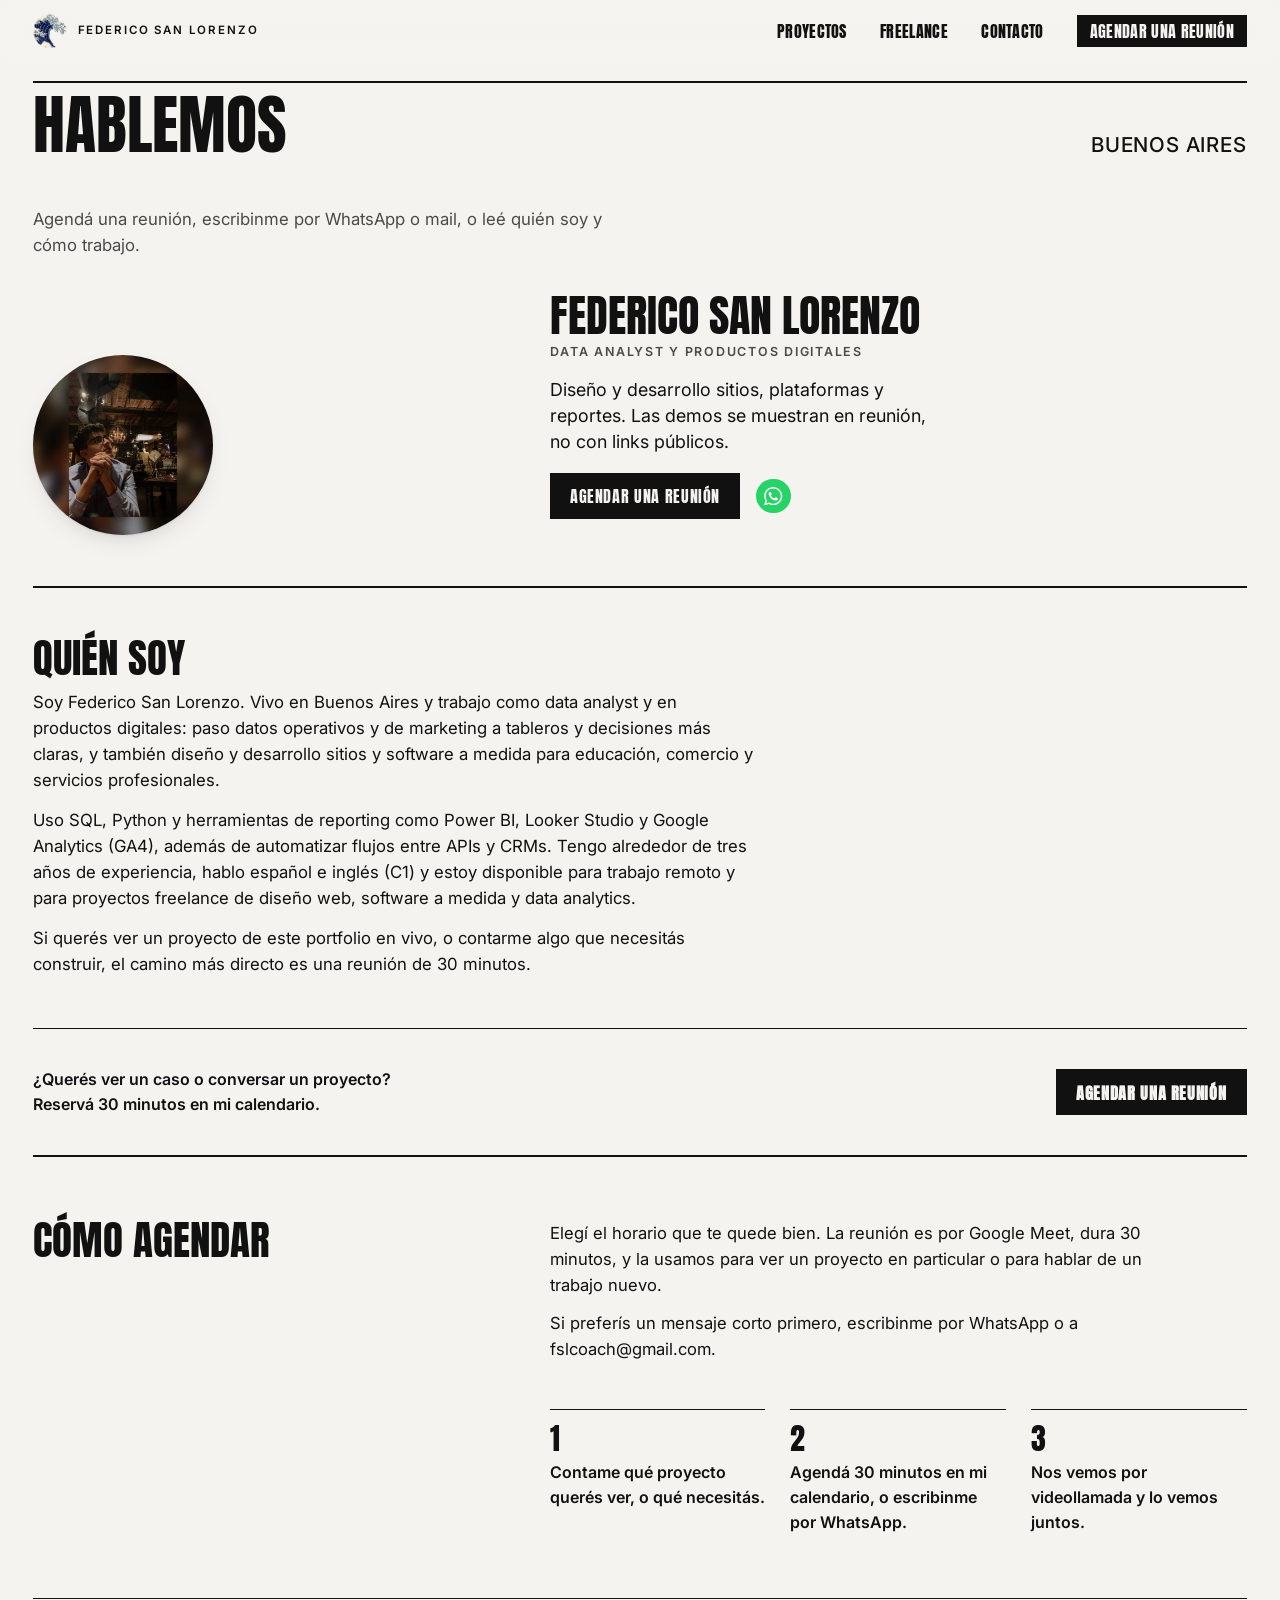
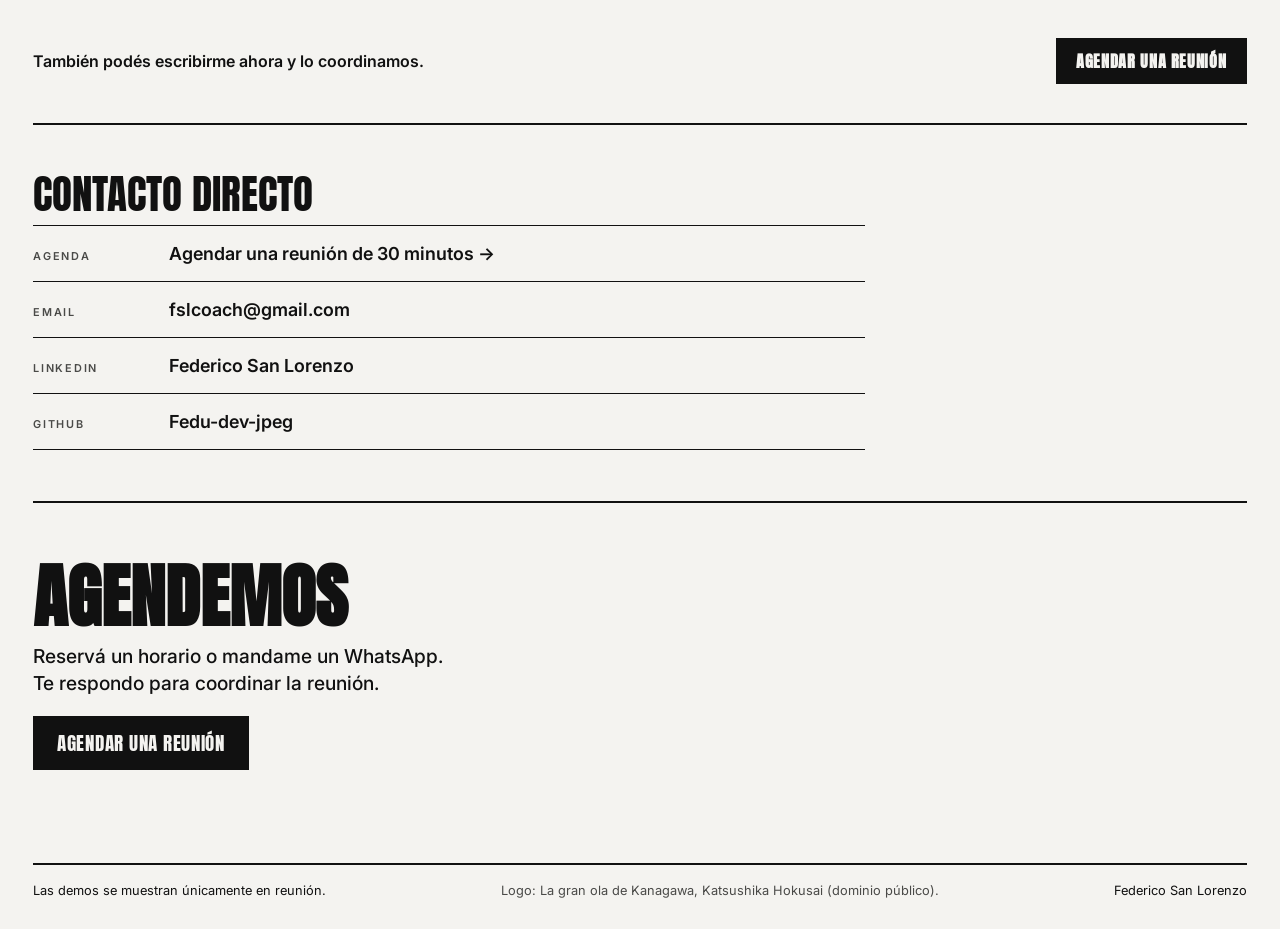
==== commit 1bcfbaab: "Update portfolio: fix links, portrait styling, WhatsApp consolidation, service recommender - Fix bra" ====
--- a/contacto.html
+++ b/contacto.html
@@ -30,14 +30,14 @@
 <body>
   <a class="skip" href="#hablemos">Saltar al contacto</a>
   <header class="topbar">
-    <a class="brand" href="index.html#top" aria-label="Federico San Lorenzo, inicio">
+    <a class="brand" href="/" aria-label="Federico San Lorenzo, inicio">
       <img src="assets/brand/favicon-192.png" width="40" height="40" alt="">
       <span>Federico San Lorenzo</span>
     </a>
     <button class="menu-toggle" type="button" aria-expanded="false" aria-controls="nav">Menú</button>
     <nav id="nav" class="nav" aria-label="Principal">
       <a href="proyectos.html">Proyectos</a>
-      <a href="index.html#freelance">Freelance</a>
+      <a href="/#freelance">Freelance</a>
       <a href="contacto.html" aria-current="page">Contacto</a>
       <a class="nav-cta" href="https://calendly.com/fslcoach/30min" target="_blank" rel="noopener">Agendar una reunión</a>
     </nav>
@@ -57,12 +57,12 @@
           <img class="portrait" src="assets/brand/federico-portrait.webp" width="640" height="640" alt="Federico San Lorenzo" decoding="async">
         </figure>
       <div class="intro-text">
-        <p class="intro-name">Federico San Lorenzo</p>
+        <p class="intro-name"><a href="/">Federico San Lorenzo</a></p>
         <p class="intro-role">Data Analyst y productos digitales</p>
         <p class="intro-lead">Diseño y desarrollo sitios, plataformas y reportes. Las demos se muestran en reunión, no con links públicos.</p>
         <p class="contact-actions">
           <a class="btn" href="https://calendly.com/fslcoach/30min" target="_blank" rel="noopener">Agendar una reunión</a>
-          <a class="btn-wa" href="https://wa.me/5491153182087" target="_blank" rel="noopener"><svg class="wa-icon" viewBox="0 0 24 24" aria-hidden="true" focusable="false"><path fill="currentColor" d="M17.472 14.382c-.297-.149-1.758-.867-2.03-.967-.273-.099-.471-.148-.67.15-.197.297-.767.966-.94 1.164-.173.199-.347.223-.644.075-.297-.15-1.255-.463-2.39-1.475-.883-.788-1.48-1.761-1.653-2.059-.173-.297-.018-.458.13-.606.134-.133.298-.347.446-.52.149-.174.198-.298.298-.497.099-.198.05-.371-.025-.52-.075-.149-.669-1.612-.916-2.207-.242-.579-.487-.5-.669-.51-.173-.008-.371-.01-.57-.01-.198 0-.52.074-.792.372-.272.297-1.04 1.016-1.04 2.479 0 1.462 1.065 2.875 1.213 3.074.149.198 2.096 3.2 5.077 4.487.709.306 1.262.489 1.694.625.712.227 1.36.195 1.871.118.571-.085 1.758-.719 2.006-1.413.248-.694.248-1.289.173-1.413-.074-.124-.272-.198-.57-.347m-5.421 7.403h-.004a9.87 9.87 0 01-5.031-1.378l-.361-.214-3.741.982.998-3.648-.235-.374a9.86 9.86 0 01-1.51-5.26c.001-5.45 4.436-9.884 9.888-9.884 2.64 0 5.122 1.03 6.988 2.898a9.825 9.825 0 012.893 6.994c-.003 5.45-4.435 9.884-9.885 9.884m8.413-18.297A11.815 11.815 0 0012.05 0C5.495 0 .16 5.335.157 11.892c0 2.096.547 4.142 1.588 5.945L.057 24l6.305-1.654a11.882 11.882 0 005.683 1.448h.005c6.554 0 11.89-5.335 11.893-11.893a11.821 11.821 0 00-3.48-8.413z"/></svg> WhatsApp</a>
+          <a class="wa-fab" href="https://wa.me/5491153182087" target="_blank" rel="noopener" aria-label="WhatsApp"><svg class="wa-icon" viewBox="0 0 24 24" aria-hidden="true" focusable="false"><path fill="currentColor" d="M17.472 14.382c-.297-.149-1.758-.867-2.03-.967-.273-.099-.471-.148-.67.15-.197.297-.767.966-.94 1.164-.173.199-.347.223-.644.075-.297-.15-1.255-.463-2.39-1.475-.883-.788-1.48-1.761-1.653-2.059-.173-.297-.018-.458.13-.606.134-.133.298-.347.446-.52.149-.174.198-.298.298-.497.099-.198.05-.371-.025-.52-.075-.149-.669-1.612-.916-2.207-.242-.579-.487-.5-.669-.51-.173-.008-.371-.01-.57-.01-.198 0-.52.074-.792.372-.272.297-1.04 1.016-1.04 2.479 0 1.462 1.065 2.875 1.213 3.074.149.198 2.096 3.2 5.077 4.487.709.306 1.262.489 1.694.625.712.227 1.36.195 1.871.118.571-.085 1.758-.719 2.006-1.413.248-.694.248-1.289.173-1.413-.074-.124-.272-.198-.57-.347m-5.421 7.403h-.004a9.87 9.87 0 01-5.031-1.378l-.361-.214-3.741.982.998-3.648-.235-.374a9.86 9.86 0 01-1.51-5.26c.001-5.45 4.436-9.884 9.888-9.884 2.64 0 5.122 1.03 6.988 2.898a9.825 9.825 0 012.893 6.994c-.003 5.45-4.435 9.884-9.885 9.884m8.413-18.297A11.815 11.815 0 0012.05 0C5.495 0 .16 5.335.157 11.892c0 2.096.547 4.142 1.588 5.945L.057 24l6.305-1.654a11.882 11.882 0 005.683 1.448h.005c6.554 0 11.89-5.335 11.893-11.893a11.821 11.821 0 00-3.48-8.413z"/></svg></a>
         </p>
       </div>
     </section>
@@ -80,7 +80,7 @@
       <p>¿Querés ver un caso o conversar un proyecto? Reservá 30 minutos en mi calendario.</p>
       <p class="contact-actions">
         <a class="btn" href="https://calendly.com/fslcoach/30min" target="_blank" rel="noopener">Agendar una reunión</a>
-        <a class="wa-link" href="https://wa.me/5491153182087" target="_blank" rel="noopener"><svg class="wa-icon" viewBox="0 0 24 24" aria-hidden="true" focusable="false"><path fill="currentColor" d="M17.472 14.382c-.297-.149-1.758-.867-2.03-.967-.273-.099-.471-.148-.67.15-.197.297-.767.966-.94 1.164-.173.199-.347.223-.644.075-.297-.15-1.255-.463-2.39-1.475-.883-.788-1.48-1.761-1.653-2.059-.173-.297-.018-.458.13-.606.134-.133.298-.347.446-.52.149-.174.198-.298.298-.497.099-.198.05-.371-.025-.52-.075-.149-.669-1.612-.916-2.207-.242-.579-.487-.5-.669-.51-.173-.008-.371-.01-.57-.01-.198 0-.52.074-.792.372-.272.297-1.04 1.016-1.04 2.479 0 1.462 1.065 2.875 1.213 3.074.149.198 2.096 3.2 5.077 4.487.709.306 1.262.489 1.694.625.712.227 1.36.195 1.871.118.571-.085 1.758-.719 2.006-1.413.248-.694.248-1.289.173-1.413-.074-.124-.272-.198-.57-.347m-5.421 7.403h-.004a9.87 9.87 0 01-5.031-1.378l-.361-.214-3.741.982.998-3.648-.235-.374a9.86 9.86 0 01-1.51-5.26c.001-5.45 4.436-9.884 9.888-9.884 2.64 0 5.122 1.03 6.988 2.898a9.825 9.825 0 012.893 6.994c-.003 5.45-4.435 9.884-9.885 9.884m8.413-18.297A11.815 11.815 0 0012.05 0C5.495 0 .16 5.335.157 11.892c0 2.096.547 4.142 1.588 5.945L.057 24l6.305-1.654a11.882 11.882 0 005.683 1.448h.005c6.554 0 11.89-5.335 11.893-11.893a11.821 11.821 0 00-3.48-8.413z"/></svg><span class="wa-text">Escribime por WhatsApp</span></a>
+        
       </p>
     </div>
 
@@ -101,7 +101,7 @@
       <p>También podés escribirme ahora y lo coordinamos.</p>
       <p class="contact-actions">
         <a class="btn" href="https://calendly.com/fslcoach/30min" target="_blank" rel="noopener">Agendar una reunión</a>
-        <a class="btn-wa" href="https://wa.me/5491153182087" target="_blank" rel="noopener"><svg class="wa-icon" viewBox="0 0 24 24" aria-hidden="true" focusable="false"><path fill="currentColor" d="M17.472 14.382c-.297-.149-1.758-.867-2.03-.967-.273-.099-.471-.148-.67.15-.197.297-.767.966-.94 1.164-.173.199-.347.223-.644.075-.297-.15-1.255-.463-2.39-1.475-.883-.788-1.48-1.761-1.653-2.059-.173-.297-.018-.458.13-.606.134-.133.298-.347.446-.52.149-.174.198-.298.298-.497.099-.198.05-.371-.025-.52-.075-.149-.669-1.612-.916-2.207-.242-.579-.487-.5-.669-.51-.173-.008-.371-.01-.57-.01-.198 0-.52.074-.792.372-.272.297-1.04 1.016-1.04 2.479 0 1.462 1.065 2.875 1.213 3.074.149.198 2.096 3.2 5.077 4.487.709.306 1.262.489 1.694.625.712.227 1.36.195 1.871.118.571-.085 1.758-.719 2.006-1.413.248-.694.248-1.289.173-1.413-.074-.124-.272-.198-.57-.347m-5.421 7.403h-.004a9.87 9.87 0 01-5.031-1.378l-.361-.214-3.741.982.998-3.648-.235-.374a9.86 9.86 0 01-1.51-5.26c.001-5.45 4.436-9.884 9.888-9.884 2.64 0 5.122 1.03 6.988 2.898a9.825 9.825 0 012.893 6.994c-.003 5.45-4.435 9.884-9.885 9.884m8.413-18.297A11.815 11.815 0 0012.05 0C5.495 0 .16 5.335.157 11.892c0 2.096.547 4.142 1.588 5.945L.057 24l6.305-1.654a11.882 11.882 0 005.683 1.448h.005c6.554 0 11.89-5.335 11.893-11.893a11.821 11.821 0 00-3.48-8.413z"/></svg> +54 9 11 5318-2087</a>
+        
       </p>
     </div>
 
@@ -109,7 +109,6 @@
       <h2 id="methods-title" class="methods-title">Contacto directo</h2>
       <ul class="contact-links">
         <li><span>Agenda</span><a href="https://calendly.com/fslcoach/30min" target="_blank" rel="noopener">Agendar una reunión de 30 minutos →</a></li>
-        <li><span>WhatsApp</span><a href="https://wa.me/5491153182087" target="_blank" rel="noopener"><svg class="wa-icon" viewBox="0 0 24 24" aria-hidden="true" focusable="false"><path fill="currentColor" d="M17.472 14.382c-.297-.149-1.758-.867-2.03-.967-.273-.099-.471-.148-.67.15-.197.297-.767.966-.94 1.164-.173.199-.347.223-.644.075-.297-.15-1.255-.463-2.39-1.475-.883-.788-1.48-1.761-1.653-2.059-.173-.297-.018-.458.13-.606.134-.133.298-.347.446-.52.149-.174.198-.298.298-.497.099-.198.05-.371-.025-.52-.075-.149-.669-1.612-.916-2.207-.242-.579-.487-.5-.669-.51-.173-.008-.371-.01-.57-.01-.198 0-.52.074-.792.372-.272.297-1.04 1.016-1.04 2.479 0 1.462 1.065 2.875 1.213 3.074.149.198 2.096 3.2 5.077 4.487.709.306 1.262.489 1.694.625.712.227 1.36.195 1.871.118.571-.085 1.758-.719 2.006-1.413.248-.694.248-1.289.173-1.413-.074-.124-.272-.198-.57-.347m-5.421 7.403h-.004a9.87 9.87 0 01-5.031-1.378l-.361-.214-3.741.982.998-3.648-.235-.374a9.86 9.86 0 01-1.51-5.26c.001-5.45 4.436-9.884 9.888-9.884 2.64 0 5.122 1.03 6.988 2.898a9.825 9.825 0 012.893 6.994c-.003 5.45-4.435 9.884-9.885 9.884m8.413-18.297A11.815 11.815 0 0012.05 0C5.495 0 .16 5.335.157 11.892c0 2.096.547 4.142 1.588 5.945L.057 24l6.305-1.654a11.882 11.882 0 005.683 1.448h.005c6.554 0 11.89-5.335 11.893-11.893a11.821 11.821 0 00-3.48-8.413z"/></svg> +54 9 11 5318-2087</a></li>
         <li><span>Email</span><a href="mailto:fslcoach@gmail.com?subject=Quiero%20agendar%20una%20reunion">fslcoach@gmail.com</a></li>
         <li><span>LinkedIn</span><a href="https://www.linkedin.com/in/federico-san-lorenzo-62186638a/" target="_blank" rel="noopener">Federico San Lorenzo</a></li>
         <li><span>GitHub</span><a href="https://github.com/Fedu-dev-jpeg" target="_blank" rel="noopener">Fedu-dev-jpeg</a></li>
@@ -121,7 +120,7 @@
       <p class="contact-lead" style="margin-bottom:1.2rem;max-width:36ch;">Reservá un horario o mandame un WhatsApp. Te respondo para coordinar la reunión.</p>
       <p class="contact-actions">
         <a class="btn btn-xl" href="https://calendly.com/fslcoach/30min" target="_blank" rel="noopener">Agendar una reunión</a>
-        <a class="btn-wa" href="https://wa.me/5491153182087" target="_blank" rel="noopener"><svg class="wa-icon" viewBox="0 0 24 24" aria-hidden="true" focusable="false"><path fill="currentColor" d="M17.472 14.382c-.297-.149-1.758-.867-2.03-.967-.273-.099-.471-.148-.67.15-.197.297-.767.966-.94 1.164-.173.199-.347.223-.644.075-.297-.15-1.255-.463-2.39-1.475-.883-.788-1.48-1.761-1.653-2.059-.173-.297-.018-.458.13-.606.134-.133.298-.347.446-.52.149-.174.198-.298.298-.497.099-.198.05-.371-.025-.52-.075-.149-.669-1.612-.916-2.207-.242-.579-.487-.5-.669-.51-.173-.008-.371-.01-.57-.01-.198 0-.52.074-.792.372-.272.297-1.04 1.016-1.04 2.479 0 1.462 1.065 2.875 1.213 3.074.149.198 2.096 3.2 5.077 4.487.709.306 1.262.489 1.694.625.712.227 1.36.195 1.871.118.571-.085 1.758-.719 2.006-1.413.248-.694.248-1.289.173-1.413-.074-.124-.272-.198-.57-.347m-5.421 7.403h-.004a9.87 9.87 0 01-5.031-1.378l-.361-.214-3.741.982.998-3.648-.235-.374a9.86 9.86 0 01-1.51-5.26c.001-5.45 4.436-9.884 9.888-9.884 2.64 0 5.122 1.03 6.988 2.898a9.825 9.825 0 012.893 6.994c-.003 5.45-4.435 9.884-9.885 9.884m8.413-18.297A11.815 11.815 0 0012.05 0C5.495 0 .16 5.335.157 11.892c0 2.096.547 4.142 1.588 5.945L.057 24l6.305-1.654a11.882 11.882 0 005.683 1.448h.005c6.554 0 11.89-5.335 11.893-11.893a11.821 11.821 0 00-3.48-8.413z"/></svg> WhatsApp</a>
+        
       </p>
     </section>
   </main>
@@ -129,7 +128,7 @@
   <footer class="footer">
     <p>Las demos se muestran únicamente en reunión.</p>
     <p class="footer-credit">Logo: La gran ola de Kanagawa, Katsushika Hokusai (dominio público).</p>
-    <p>Federico San Lorenzo</p>
+    <p><a href="/" class="footer-home">Federico San Lorenzo</a></p>
   </footer>
 
   <script src="js/main.js" defer></script>
--- a/css/styles.css
+++ b/css/styles.css
@@ -269,6 +269,48 @@
 }
 .freelance-cta p { margin: 0; font-size: 1.1rem; font-weight: 600; max-width: 28ch; }
 
+/* ---------- Service Recommender ---------- */
+.recommender {
+  grid-column: 1 / -1; margin-top: clamp(28px, 4vw, 56px);
+  padding: clamp(20px, 3vw, 32px); border: 2px solid var(--ink);
+  border-radius: var(--radius); background: #fff;
+}
+.recommender-title {
+  margin: 0 0 .6rem; font-family: var(--display); font-weight: 400;
+  text-transform: uppercase; font-size: clamp(1.3rem, 2vw, 1.8rem); line-height: .95;
+}
+.recommender-intro {
+  margin: 0 0 1rem; font-size: .95rem; color: var(--ink-2); max-width: 60ch;
+}
+.recommender-form { display: flex; flex-wrap: wrap; gap: .8rem 1rem; align-items: flex-end; }
+.recommender-form textarea {
+  flex: 1 1 300px; min-height: 3.5rem; padding: .65rem .8rem;
+  font-family: inherit; font-size: 1rem; line-height: 1.4;
+  border: 1px solid var(--ink); border-radius: var(--radius);
+  resize: vertical; background: var(--paper);
+}
+.recommender-form textarea:focus { outline: 2px solid var(--wave); outline-offset: 1px; border-color: var(--wave); }
+.recommender-form .btn { flex: 0 0 auto; }
+.recommender-result {
+  margin-top: 1.2rem; padding: 1rem 1.2rem; border-radius: var(--radius);
+  background: var(--paper); border-left: 4px solid var(--wave);
+}
+.recommender-result[hidden] { display: none; }
+.recommender-result .result-service {
+  margin: 0 0 .4rem; font-family: var(--display); text-transform: uppercase;
+  font-size: 1.2rem; line-height: 1; color: var(--wave);
+}
+.recommender-result .result-reason { margin: 0 0 .8rem; font-size: .95rem; }
+.recommender-result .result-cta { margin: 0; }
+.recommender-result .result-cta a {
+  font-weight: 600; text-decoration: underline; text-underline-offset: 3px;
+}
+.recommender.is-loading .btn { opacity: .6; pointer-events: none; }
+@media (max-width: 800px) {
+  .recommender { grid-column: 1 / -1; }
+  .recommender-form textarea { flex: 1 1 100%; }
+}
+
 /* ---------- Contact ---------- */
 .contact { margin: 0 var(--m); padding: clamp(36px, 5vw, 70px) 0 clamp(50px, 6vw, 90px); border-top: 2px solid var(--rule); }
 .contact-title {
@@ -393,12 +435,12 @@
   align-items: start;
 }
 .portrait {
-  display: block; width: 100%; height: auto; object-fit: cover;
-  border-radius: var(--radius);
+  display: block; width: 100%; height: auto; aspect-ratio: 1;
+  object-fit: cover; border-radius: 50%;
   box-shadow: 0 1px 2px rgba(17,17,17,.06), 0 10px 30px -18px rgba(17,17,17,.35);
 }
 .contact-photo {
-  grid-column: 1 / 5; margin: 0;
+  grid-column: 1 / 4; margin: 0; max-width: 160px;
 }
 .contact-teaser .contact-lead { grid-column: 5 / 9; }
 .contact-teaser .contact-links { grid-column: 9 / 13; }
@@ -406,30 +448,27 @@
   display: flex; flex-wrap: wrap; gap: .8rem 1rem; align-items: center;
   margin-top: 1.1rem;
 }
-.wa-link, .btn-wa {
-  display: inline-flex; align-items: center; gap: .45rem;
-  text-decoration: none; font-weight: 600;
-}
-.wa-icon { width: 1.15em; height: 1.15em; flex: 0 0 auto; color: #25D366; }
-.btn-wa {
-  background: var(--ink); color: var(--paper);
-  font-family: var(--display); text-transform: uppercase; letter-spacing: .04em;
-  font-size: 1rem; line-height: 1; padding: .85rem 1.15rem .8rem;
-  border: 2px solid var(--ink);
-}
-.btn-wa .wa-icon { color: #25D366; }
-.btn-wa:hover { background: var(--paper); color: var(--ink); }
-.btn-wa:hover .wa-icon { color: #1dae54; }
-.wa-text { text-underline-offset: 3px; }
-.wa-link:hover .wa-text { text-decoration: underline; }
+.wa-fab {
+  display: inline-flex; align-items: center; justify-content: center;
+  width: 2.15rem; height: 2.15rem; border-radius: 50%;
+  background: #25D366; color: #fff; text-decoration: none;
+  flex: 0 0 auto;
+}
+.wa-fab .wa-icon { width: 1.15rem; height: 1.15rem; color: #fff; }
+.wa-fab:hover { background: #1dae54; }
+.wa-icon { width: 1.15em; height: 1.15em; flex: 0 0 auto; }
 
 .page-contact .page-hero { padding-bottom: clamp(8px, 1vw, 16px); }
 .contact-intro {
   display: grid; grid-template-columns: repeat(12, 1fr); gap: var(--gap);
   align-items: end; margin: 0 var(--m); padding: 0 0 clamp(28px, 4vw, 56px);
 }
-.contact-intro .contact-photo { grid-column: 1 / 6; }
+.contact-intro .contact-photo { grid-column: 1 / 4; max-width: 180px; }
 .contact-intro .intro-text { grid-column: 6 / 13; min-width: 0; }
+.intro-name a { color: inherit; text-decoration: none; }
+.intro-name a:hover { text-decoration: underline; text-underline-offset: 4px; }
+.footer-home { color: inherit; text-decoration: none; }
+.footer-home:hover { text-decoration: underline; text-underline-offset: 3px; }
 .intro-name {
   margin: 0 0 .4rem;
   font-family: var(--display); text-transform: uppercase;
@@ -469,7 +508,7 @@
 @media (max-width: 800px) {
   .contact-photo, .contact-teaser .contact-lead, .contact-teaser .contact-links,
   .contact-intro .contact-photo, .contact-intro .intro-text { grid-column: 1 / -1 !important; }
-  .contact-photo { max-width: 420px; }
+  .contact-photo { max-width: 140px; }
   .cta-band { flex-direction: column; align-items: flex-start; }
 }
 
